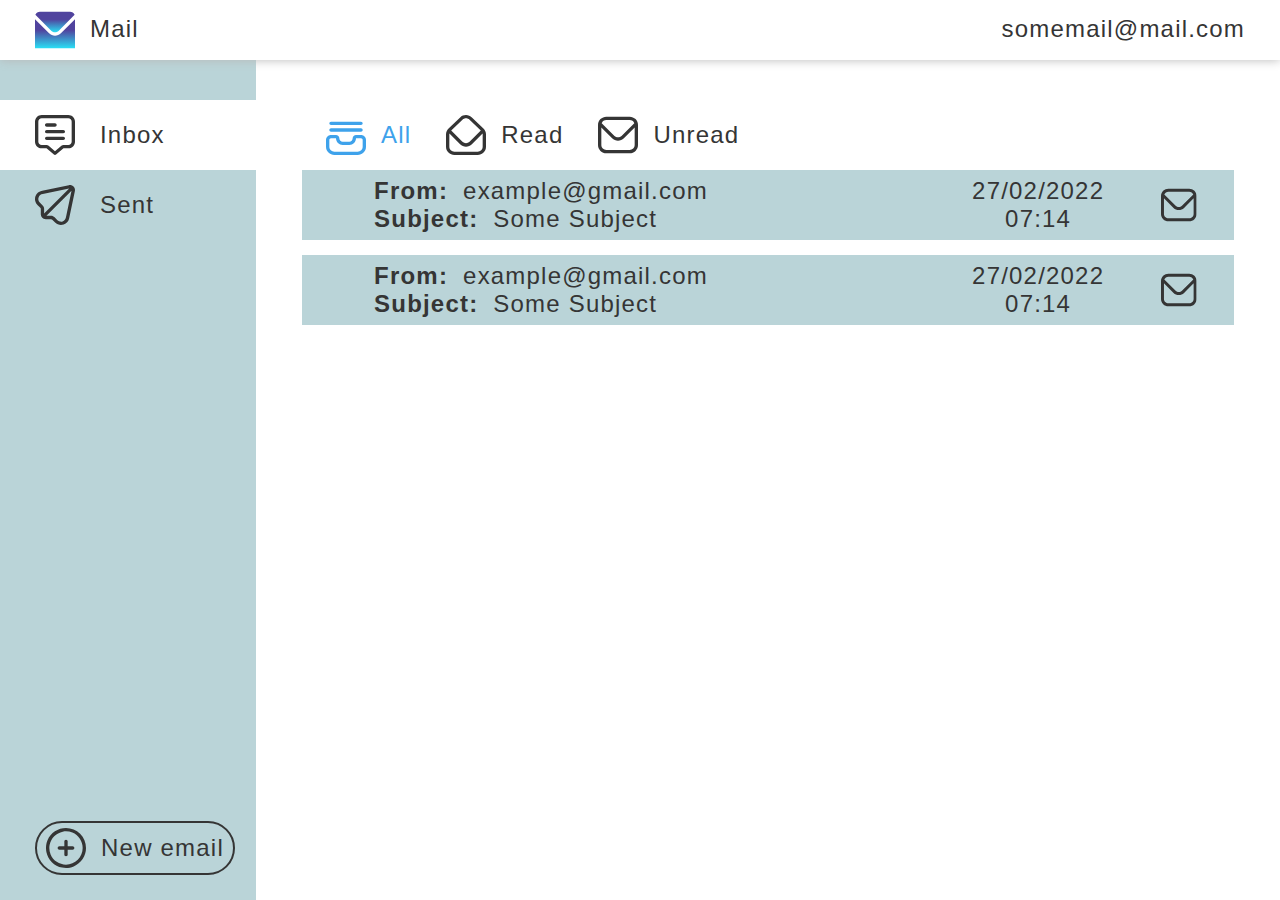
==== src/main/resources/templates/index.html @ 7e391f59 "app base template commit" ====
<!DOCTYPE html>
<html lang="en">
<head>
    <meta charset="UTF-8">
    <title>Javax Mailer</title>
    <link rel="stylesheet" type="text/css" href="./../static/style/style.css">
</head>
<body>
<nav>
    <div class="nav-logo-section">
        <div class="nav-logo">
            <svg width="40" height="40" viewBox="0 0 40 40" fill="none" xmlns="http://www.w3.org/2000/svg">
                <g clip-path="url(#clip0_2_84)">
                    <path d="M16.4633 20.91C17.4026 21.8455 18.6743 22.3708 20 22.3708C21.3257 22.3708 22.5974 21.8455 23.5367 20.91L39.635 4.81001C39.2644 3.8833 38.6249 3.08871 37.7989 2.52852C36.9728 1.96833 35.9981 1.66817 35 1.66667H4.99999C4.00192 1.66817 3.02714 1.96833 2.20111 2.52852C1.37508 3.08871 0.735605 3.8833 0.36499 4.81001L16.4633 20.91Z"
                          fill="url(#paint0_linear_2_84)"/>
                    <path d="M25.8933 23.2667C24.329 24.8271 22.2096 25.7034 20 25.7034C17.7904 25.7034 15.671 24.8271 14.1067 23.2667L0 9.16667V38.3333H40V9.16667L25.8933 23.2667Z"
                          fill="url(#paint1_linear_2_84)"/>
                </g>
                <defs>
                    <linearGradient id="paint0_linear_2_84" x1="20" y1="1.66667" x2="20" y2="22.3708"
                                    gradientUnits="userSpaceOnUse">
                        <stop offset="0.375" stop-color="#50439E"/>
                        <stop offset="1" stop-color="#29E0F5"/>
                    </linearGradient>
                    <linearGradient id="paint1_linear_2_84" x1="20" y1="9.16667" x2="20" y2="38.3333"
                                    gradientUnits="userSpaceOnUse">
                        <stop offset="0.375" stop-color="#50439E"/>
                        <stop offset="1" stop-color="#29E0F5"/>
                    </linearGradient>
                    <clipPath id="clip0_2_84">
                        <rect width="40" height="40" fill="white"/>
                    </clipPath>
                </defs>
            </svg>
        </div>
        <div class="app-name">
            Mail
        </div>
    </div>
    <div class="nav-user-section">
        somemail@mail.com
    </div>
</nav>
<main>
    <div class="menu">
        <div class="menu-items">
            <div class="menu-item active" id="inbox-switch">
                <div class="menu-item-logo">
                    <svg width="40" height="40" viewBox="0 0 40 40" fill="none" xmlns="http://www.w3.org/2000/svg">
                        <g clip-path="url(#clip0_2_121)">
                            <path d="M33.3333 0H6.66667C4.89856 0 3.20286 0.702379 1.95262 1.95262C0.702379 3.20286 0 4.89856 0 6.66667L0 26.6667C0 28.4348 0.702379 30.1305 1.95262 31.3807C3.20286 32.631 4.89856 33.3333 6.66667 33.3333H11.5L18.9183 39.605C19.2193 39.8597 19.6008 39.9994 19.995 39.9994C20.3892 39.9994 20.7707 39.8597 21.0717 39.605L28.5 33.3333H33.3333C35.1014 33.3333 36.7971 32.631 38.0474 31.3807C39.2976 30.1305 40 28.4348 40 26.6667V6.66667C40 4.89856 39.2976 3.20286 38.0474 1.95262C36.7971 0.702379 35.1014 0 33.3333 0V0ZM36.6667 26.6667C36.6667 27.5507 36.3155 28.3986 35.6904 29.0237C35.0652 29.6488 34.2174 30 33.3333 30H28.5C27.7122 30.0002 26.9499 30.2795 26.3483 30.7883L20 36.15L13.655 30.7883C13.0526 30.2788 12.289 29.9995 11.5 30H6.66667C5.78261 30 4.93477 29.6488 4.30964 29.0237C3.68452 28.3986 3.33333 27.5507 3.33333 26.6667V6.66667C3.33333 5.78261 3.68452 4.93477 4.30964 4.30964C4.93477 3.68452 5.78261 3.33333 6.66667 3.33333H33.3333C34.2174 3.33333 35.0652 3.68452 35.6904 4.30964C36.3155 4.93477 36.6667 5.78261 36.6667 6.66667V26.6667Z"
                                  fill=""/>
                            <path d="M11.6667 11.6667H20C20.442 11.6667 20.866 11.4911 21.1785 11.1785C21.4911 10.866 21.6667 10.442 21.6667 10C21.6667 9.55797 21.4911 9.13405 21.1785 8.82149C20.866 8.50893 20.442 8.33334 20 8.33334H11.6667C11.2246 8.33334 10.8007 8.50893 10.4882 8.82149C10.1756 9.13405 10 9.55797 10 10C10 10.442 10.1756 10.866 10.4882 11.1785C10.8007 11.4911 11.2246 11.6667 11.6667 11.6667Z"
                                  fill=""/>
                            <path d="M28.3333 15H11.6667C11.2246 15 10.8007 15.1756 10.4882 15.4882C10.1756 15.8007 10 16.2246 10 16.6667C10 17.1087 10.1756 17.5326 10.4882 17.8452C10.8007 18.1577 11.2246 18.3333 11.6667 18.3333H28.3333C28.7754 18.3333 29.1993 18.1577 29.5118 17.8452C29.8244 17.5326 30 17.1087 30 16.6667C30 16.2246 29.8244 15.8007 29.5118 15.4882C29.1993 15.1756 28.7754 15 28.3333 15Z"
                                  fill=""/>
                            <path d="M28.3333 21.6667H11.6667C11.2246 21.6667 10.8007 21.8423 10.4882 22.1548C10.1756 22.4674 10 22.8913 10 23.3333C10 23.7754 10.1756 24.1993 10.4882 24.5118C10.8007 24.8244 11.2246 25 11.6667 25H28.3333C28.7754 25 29.1993 24.8244 29.5118 24.5118C29.8244 24.1993 30 23.7754 30 23.3333C30 22.8913 29.8244 22.4674 29.5118 22.1548C29.1993 21.8423 28.7754 21.6667 28.3333 21.6667Z"
                                  fill=""/>
                        </g>
                        <defs>
                            <clipPath id="clip0_2_121">
                                <rect width="40" height="40" fill="white"/>
                            </clipPath>
                        </defs>
                    </svg>
                </div>
                <div class="menu-item-name">
                    Inbox
                </div>
            </div>
            <div class="menu-item" id="sent-switch">
                <div class="menu-item-logo">
                    <svg width="40" height="40" viewBox="0 0 40 40" fill="none" xmlns="http://www.w3.org/2000/svg">
                        <path d="M38.5317 1.47C37.9342 0.86521 37.1908 0.424757 36.3733 0.191192C35.5558 -0.0423729 34.6919 -0.0611536 33.8651 0.136664L7.19839 5.75333C5.66268 5.96394 4.21628 6.59913 3.02206 7.58735C1.82784 8.57558 0.933246 9.87759 0.439016 11.3468C-0.0552143 12.8159 -0.129447 14.3939 0.224678 15.903C0.578803 17.4121 1.34722 18.7924 2.44339 19.8883L5.30672 22.75C5.4617 22.9049 5.5846 23.0889 5.66839 23.2914C5.75219 23.4938 5.79523 23.7109 5.79506 23.93V29.21C5.79874 29.9524 5.96963 30.6844 6.29506 31.3517L6.28172 31.3633L6.32506 31.4067C6.81341 32.3885 7.61103 33.1826 8.59506 33.6667L8.63839 33.71L8.65006 33.6967C9.31733 34.0221 10.0493 34.193 10.7917 34.1967H16.0717C16.5135 34.1963 16.9373 34.3714 17.2501 34.6833L20.1117 37.545C20.8793 38.321 21.7928 38.9375 22.7997 39.3588C23.8066 39.7802 24.8869 39.9981 25.9784 40C26.888 39.9989 27.7914 39.8503 28.6534 39.56C30.1091 39.082 31.4023 38.2067 32.3871 37.0328C33.3719 35.859 34.009 34.4333 34.2267 32.9167L39.8517 6.19166C40.0598 5.35773 40.0475 4.48403 39.8161 3.65627C39.5847 2.82851 39.1421 2.07511 38.5317 1.47V1.47ZM7.66672 20.3967L4.80172 17.535C4.13459 16.8839 3.66701 16.0561 3.45387 15.1486C3.24072 14.2411 3.29086 13.2917 3.59839 12.4117C3.89655 11.5089 4.44773 10.7107 5.18638 10.1121C5.92504 9.5135 6.82008 9.13964 7.76506 9.035L34.1667 3.47666L9.12506 28.5217V23.93C9.12758 23.2739 8.99999 22.6238 8.74968 22.0173C8.49936 21.4108 8.13128 20.86 7.66672 20.3967V20.3967ZM30.9517 32.3467C30.8238 33.2672 30.4417 34.1339 29.8486 34.8494C29.2554 35.5649 28.4745 36.1009 27.5936 36.3972C26.7127 36.6936 25.7666 36.7385 24.8616 36.5271C23.9566 36.3156 23.1284 35.856 22.4701 35.2L19.6034 32.3333C19.1407 31.8681 18.5903 31.4992 17.9841 31.248C17.3779 30.9968 16.7279 30.8683 16.0717 30.87H11.4801L36.5251 5.83333L30.9517 32.3467Z"
                              fill="#353535"/>
                    </svg>
                </div>
                <div class="menu-item-name">
                    Sent
                </div>
            </div>
        </div>
        <div class="compose-btn" id="compose">
            <div class="compose-btn-logo">
                <svg width="40" height="40" viewBox="0 0 40 40" fill="none" xmlns="http://www.w3.org/2000/svg">
                    <g clip-path="url(#clip0_2_138)">
                        <path d="M20 0C16.0444 0 12.1776 1.17298 8.8886 3.37061C5.59962 5.56824 3.03617 8.69181 1.52242 12.3463C0.00866572 16.0009 -0.387401 20.0222 0.384303 23.9018C1.15601 27.7814 3.06082 31.3451 5.85787 34.1421C8.65492 36.9392 12.2186 38.844 16.0982 39.6157C19.9778 40.3874 23.9992 39.9913 27.6537 38.4776C31.3082 36.9638 34.4318 34.4004 36.6294 31.1114C38.827 27.8224 40 23.9556 40 20C39.9943 14.6974 37.8853 9.61368 34.1358 5.8642C30.3863 2.11471 25.3026 0.00573514 20 0V0ZM20 36.6667C16.7037 36.6667 13.4813 35.6892 10.7405 33.8578C7.99969 32.0265 5.86348 29.4235 4.60202 26.3781C3.34056 23.3326 3.0105 19.9815 3.65359 16.7485C4.29668 13.5155 5.88402 10.5458 8.2149 8.21489C10.5458 5.88401 13.5155 4.29667 16.7485 3.65358C19.9815 3.01049 23.3326 3.34055 26.3781 4.60201C29.4235 5.86347 32.0265 7.99968 33.8578 10.7405C35.6892 13.4813 36.6667 16.7036 36.6667 20C36.6618 24.4188 34.9043 28.6552 31.7798 31.7798C28.6552 34.9043 24.4188 36.6618 20 36.6667V36.6667ZM28.3333 20C28.3333 20.442 28.1578 20.8659 27.8452 21.1785C27.5326 21.4911 27.1087 21.6667 26.6667 21.6667H21.6667V26.6667C21.6667 27.1087 21.4911 27.5326 21.1785 27.8452C20.866 28.1577 20.442 28.3333 20 28.3333C19.558 28.3333 19.1341 28.1577 18.8215 27.8452C18.5089 27.5326 18.3333 27.1087 18.3333 26.6667V21.6667H13.3333C12.8913 21.6667 12.4674 21.4911 12.1548 21.1785C11.8423 20.8659 11.6667 20.442 11.6667 20C11.6667 19.558 11.8423 19.134 12.1548 18.8215C12.4674 18.5089 12.8913 18.3333 13.3333 18.3333H18.3333V13.3333C18.3333 12.8913 18.5089 12.4674 18.8215 12.1548C19.1341 11.8423 19.558 11.6667 20 11.6667C20.442 11.6667 20.866 11.8423 21.1785 12.1548C21.4911 12.4674 21.6667 12.8913 21.6667 13.3333V18.3333H26.6667C27.1087 18.3333 27.5326 18.5089 27.8452 18.8215C28.1578 19.134 28.3333 19.558 28.3333 20Z"
                              fill=""/>
                    </g>
                    <defs>
                        <clipPath id="clip0_2_138">
                            <rect width="40" height="40" fill="white"/>
                        </clipPath>
                    </defs>
                </svg>
            </div>
            <div class="compose-btn-name">
                New email
            </div>
        </div>
    </div>
    <div class="content" id="inbox">
        <div class="display-control">
            <div class="display-control-item active" id="display-all">
                <div class="display-control-item-logo">
                    <svg width="40" height="40" viewBox="0 0 40 40" fill="none" xmlns="http://www.w3.org/2000/svg">
                        <g clip-path="url(#clip0_2_126)">
                            <path d="M35 20H30C29.1159 20 28.2681 20.3512 27.643 20.9763C27.0179 21.6014 26.6667 22.4493 26.6667 23.3333C26.6667 24.2174 26.3155 25.0652 25.6904 25.6904C25.0652 26.3155 24.2174 26.6667 23.3333 26.6667H16.6667C15.7826 26.6667 14.9348 26.3155 14.3096 25.6904C13.6845 25.0652 13.3333 24.2174 13.3333 23.3333C13.3333 22.4493 12.9821 21.6014 12.357 20.9763C11.7319 20.3512 10.8841 20 10 20H5C3.67392 20 2.40215 20.5268 1.46447 21.4645C0.526784 22.4021 0 23.6739 0 25L0 31.6667C0.00264643 33.876 0.88147 35.9941 2.4437 37.5563C4.00593 39.1185 6.12401 39.9974 8.33333 40H31.6667C33.876 39.9974 35.9941 39.1185 37.5563 37.5563C39.1185 35.9941 39.9973 33.876 40 31.6667V25C40 23.6739 39.4732 22.4021 38.5355 21.4645C37.5978 20.5268 36.3261 20 35 20ZM36.6667 31.6667C36.6667 32.9927 36.1399 34.2645 35.2022 35.2022C34.2645 36.1399 32.9927 36.6667 31.6667 36.6667H8.33333C7.00725 36.6667 5.73548 36.1399 4.7978 35.2022C3.86012 34.2645 3.33333 32.9927 3.33333 31.6667V25C3.33333 24.558 3.50893 24.134 3.82149 23.8215C4.13405 23.5089 4.55797 23.3333 5 23.3333H10C10 25.1014 10.7024 26.7971 11.9526 28.0474C13.2029 29.2976 14.8986 30 16.6667 30H23.3333C25.1014 30 26.7971 29.2976 28.0474 28.0474C29.2976 26.7971 30 25.1014 30 23.3333H35C35.442 23.3333 35.8659 23.5089 36.1785 23.8215C36.4911 24.134 36.6667 24.558 36.6667 25V31.6667Z"
                                  fill="#3EA2EB"/>
                            <path d="M5.00004 16.6667H35C35.4421 16.6667 35.866 16.4911 36.1786 16.1785C36.4911 15.8659 36.6667 15.442 36.6667 15C36.6667 14.558 36.4911 14.134 36.1786 13.8215C35.866 13.5089 35.4421 13.3333 35 13.3333H5.00004C4.55801 13.3333 4.13409 13.5089 3.82153 13.8215C3.50897 14.134 3.33337 14.558 3.33337 15C3.33337 15.442 3.50897 15.8659 3.82153 16.1785C4.13409 16.4911 4.55801 16.6667 5.00004 16.6667V16.6667Z"
                                  fill="#3EA2EB"/>
                            <path d="M5.00004 10H35C35.4421 10 35.866 9.8244 36.1786 9.51184C36.4911 9.19928 36.6667 8.77536 36.6667 8.33333C36.6667 7.8913 36.4911 7.46738 36.1786 7.15482C35.866 6.84226 35.4421 6.66666 35 6.66666H5.00004C4.55801 6.66666 4.13409 6.84226 3.82153 7.15482C3.50897 7.46738 3.33337 7.8913 3.33337 8.33333C3.33337 8.77536 3.50897 9.19928 3.82153 9.51184C4.13409 9.8244 4.55801 10 5.00004 10V10Z"
                                  fill="#3EA2EB"/>
                        </g>
                        <defs>
                            <clipPath id="clip0_2_126">
                                <rect width="40" height="40" fill="white"/>
                            </clipPath>
                        </defs>
                    </svg>
                </div>
                <div class="display-control-item-name">
                    All
                </div>
            </div>
            <div class="display-control-item" id="display-read">
                <div class="display-control-item-logo">
                    <svg width="40" height="40" viewBox="0 0 40 40" fill="none" xmlns="http://www.w3.org/2000/svg">
                        <g clip-path="url(#clip0_2_132)">
                            <path d="M37.4317 13.5L25.8917 2.44C24.3277 0.892492 22.2178 0.0224046 20.0176 0.0177268C17.8175 0.013049 15.7038 0.874156 14.1333 2.415L2.56667 13.5C1.75769 14.2792 1.1136 15.213 0.672681 16.246C0.231759 17.279 0.00300037 18.3902 0 19.5133L0 31.6667C0.00264643 33.876 0.88147 35.9941 2.4437 37.5563C4.00593 39.1185 6.12401 39.9974 8.33333 40H31.6667C33.876 39.9974 35.9941 39.1185 37.5563 37.5563C39.1185 35.9941 39.9973 33.876 40 31.6667V19.5133C39.9971 18.39 39.7682 17.2787 39.3269 16.2457C38.8857 15.2126 38.2412 14.2788 37.4317 13.5V13.5ZM16.465 4.79666C17.4101 3.85999 18.6883 3.33669 20.0188 3.34169C21.3494 3.34669 22.6237 3.87958 23.5617 4.82333L34.8067 15.5967L23.535 26.87C22.5822 27.7783 21.3163 28.2849 20 28.2849C18.6836 28.2849 17.4178 27.7783 16.465 26.87L5.19167 15.5967L16.465 4.79666ZM36.6667 31.6667C36.6667 32.9927 36.1399 34.2645 35.2022 35.2022C34.2645 36.1399 32.9927 36.6667 31.6667 36.6667H8.33333C7.00725 36.6667 5.73548 36.1399 4.7978 35.2022C3.86012 34.2645 3.33333 32.9927 3.33333 31.6667V19.5133C3.33501 19.1898 3.36794 18.8672 3.43167 18.55L14.1083 29.2267C15.6762 30.7792 17.7935 31.6501 20 31.6501C22.2065 31.6501 24.3238 30.7792 25.8917 29.2267L36.5683 18.55C36.6321 18.8672 36.665 19.1898 36.6667 19.5133V31.6667Z"
                                  fill=""/>
                        </g>
                        <defs>
                            <clipPath id="clip0_2_132">
                                <rect width="40" height="40" fill="white"/>
                            </clipPath>
                        </defs>
                    </svg>
                </div>
                <div class="display-control-item-name">
                    Read
                </div>
            </div>
            <div class="display-control-item" id="display-unread">
                <div class="display-control-item-logo">
                    <svg width="40" height="40" viewBox="0 0 40 40" fill="none" xmlns="http://www.w3.org/2000/svg">
                        <g clip-path="url(#clip0_2_130)">
                            <path d="M31.6667 1.66666H8.33333C6.12401 1.66931 4.00593 2.54813 2.4437 4.11036C0.88147 5.67259 0.00264643 7.79067 0 10L0 30C0.00264643 32.2093 0.88147 34.3274 2.4437 35.8896C4.00593 37.4519 6.12401 38.3307 8.33333 38.3333H31.6667C33.876 38.3307 35.9941 37.4519 37.5563 35.8896C39.1185 34.3274 39.9973 32.2093 40 30V10C39.9973 7.79067 39.1185 5.67259 37.5563 4.11036C35.9941 2.54813 33.876 1.66931 31.6667 1.66666V1.66666ZM8.33333 5H31.6667C32.6646 5.00196 33.6392 5.30252 34.4649 5.86301C35.2906 6.42349 35.9297 7.21824 36.3 8.145L23.5367 20.91C22.5974 21.8455 21.3257 22.3708 20 22.3708C18.6743 22.3708 17.4026 21.8455 16.4633 20.91L3.7 8.145C4.07025 7.21824 4.70935 6.42349 5.53508 5.86301C6.3608 5.30252 7.33536 5.00196 8.33333 5V5ZM31.6667 35H8.33333C7.00725 35 5.73548 34.4732 4.7978 33.5355C3.86012 32.5979 3.33333 31.3261 3.33333 30V12.5L14.1067 23.2667C15.671 24.8271 17.7904 25.7034 20 25.7034C22.2096 25.7034 24.329 24.8271 25.8933 23.2667L36.6667 12.5V30C36.6667 31.3261 36.1399 32.5979 35.2022 33.5355C34.2645 34.4732 32.9927 35 31.6667 35Z"
                                  fill="#353535"/>
                        </g>
                        <defs>
                            <clipPath id="clip0_2_130">
                                <rect width="40" height="40" fill="white"/>
                            </clipPath>
                        </defs>
                    </svg>
                </div>
                <div class="display-control-item-name">
                    Unread
                </div>
            </div>
        </div>
        <div class="messages">
            <div class="message unread show">
                <div class="email-message-content">
                    <div class="from">
                        test1
                    </div>
                    <div class="subject">
                        test1
                    </div>
                    <div class="attachments">
                        <h1>test</h1>
                    </div>
                </div>
                <div class="contents-section">
                    <div class="data-field from">
                        <div class="data-field-name">
                            From:
                        </div>
                        <div class="data-field-value">
                            example@gmail.com
                        </div>
                    </div>
                    <div class="data-field subject">
                        <div class="data-field-name">
                            Subject:
                        </div>
                        <div class="data-field-value">
                            Some Subject
                        </div>
                    </div>
                </div>
                <div class="date-section">
                    <div class="day">27/02/2022</div>
                    <div class="time">07:14</div>
                </div>
                <div class="message-status status-read">
                    <svg width="40" height="40" viewBox="0 0 40 40" fill="none" xmlns="http://www.w3.org/2000/svg">
                        <g clip-path="url(#clip0_2_79)">
                            <path d="M37.4317 13.5L25.8917 2.44C24.3277 0.892492 22.2178 0.0224046 20.0176 0.0177268C17.8175 0.013049 15.7038 0.874156 14.1333 2.415L2.56667 13.5C1.75769 14.2792 1.1136 15.213 0.672681 16.246C0.231759 17.279 0.00300037 18.3902 0 19.5133L0 31.6667C0.00264643 33.876 0.88147 35.9941 2.4437 37.5563C4.00593 39.1185 6.12401 39.9974 8.33333 40H31.6667C33.876 39.9974 35.9941 39.1185 37.5563 37.5563C39.1185 35.9941 39.9973 33.876 40 31.6667V19.5133C39.9971 18.39 39.7682 17.2787 39.3269 16.2457C38.8857 15.2126 38.2412 14.2788 37.4317 13.5V13.5ZM16.465 4.79666C17.4101 3.85999 18.6883 3.33669 20.0188 3.34169C21.3494 3.34669 22.6237 3.87958 23.5617 4.82333L34.8067 15.5967L23.535 26.87C22.5822 27.7783 21.3163 28.2849 20 28.2849C18.6836 28.2849 17.4178 27.7783 16.465 26.87L5.19167 15.5967L16.465 4.79666ZM36.6667 31.6667C36.6667 32.9927 36.1399 34.2645 35.2022 35.2022C34.2645 36.1399 32.9927 36.6667 31.6667 36.6667H8.33333C7.00725 36.6667 5.73548 36.1399 4.7978 35.2022C3.86012 34.2645 3.33333 32.9927 3.33333 31.6667V19.5133C3.33501 19.1898 3.36794 18.8672 3.43167 18.55L14.1083 29.2267C15.6762 30.7792 17.7935 31.6501 20 31.6501C22.2065 31.6501 24.3238 30.7792 25.8917 29.2267L36.5683 18.55C36.6321 18.8672 36.665 19.1898 36.6667 19.5133V31.6667Z"
                                  fill="#353535"/>
                        </g>
                        <defs>
                            <clipPath id="clip0_2_79">
                                <rect width="40" height="40" fill="white"/>
                            </clipPath>
                        </defs>
                    </svg>
                </div>
                <div class="message-status status-unread">
                    <svg width="40" height="40" viewBox="0 0 40 40" fill="none" xmlns="http://www.w3.org/2000/svg">
                        <g clip-path="url(#clip0_2_67)">
                            <path d="M31.6667 1.66666H8.33333C6.12401 1.66931 4.00593 2.54813 2.4437 4.11036C0.88147 5.67259 0.00264643 7.79067 0 10L0 30C0.00264643 32.2093 0.88147 34.3274 2.4437 35.8896C4.00593 37.4519 6.12401 38.3307 8.33333 38.3333H31.6667C33.876 38.3307 35.9941 37.4519 37.5563 35.8896C39.1185 34.3274 39.9973 32.2093 40 30V10C39.9973 7.79067 39.1185 5.67259 37.5563 4.11036C35.9941 2.54813 33.876 1.66931 31.6667 1.66666V1.66666ZM8.33333 5H31.6667C32.6646 5.00196 33.6392 5.30252 34.4649 5.86301C35.2906 6.42349 35.9297 7.21824 36.3 8.145L23.5367 20.91C22.5974 21.8455 21.3257 22.3708 20 22.3708C18.6743 22.3708 17.4026 21.8455 16.4633 20.91L3.7 8.145C4.07025 7.21824 4.70935 6.42349 5.53508 5.86301C6.3608 5.30252 7.33536 5.00196 8.33333 5V5ZM31.6667 35H8.33333C7.00725 35 5.73548 34.4732 4.7978 33.5355C3.86012 32.5979 3.33333 31.3261 3.33333 30V12.5L14.1067 23.2667C15.671 24.8271 17.7904 25.7034 20 25.7034C22.2096 25.7034 24.329 24.8271 25.8933 23.2667L36.6667 12.5V30C36.6667 31.3261 36.1399 32.5979 35.2022 33.5355C34.2645 34.4732 32.9927 35 31.6667 35Z"
                                  fill="#353535"/>
                        </g>
                        <defs>
                            <clipPath id="clip0_2_67">
                                <rect width="40" height="40" fill="white"/>
                            </clipPath>
                        </defs>
                    </svg>
                </div>
            </div>
            <div class="message unread show">
                <div class="email-message-content">
                    <div class="from">
                        test2
                    </div>
                    <div class="subject">
                        test2
                    </div>
                    <div class="attachments">
                        <h1>test</h1>
                    </div>
                </div>
                <div class="contents-section">
                    <div class="data-field from">
                        <div class="data-field-name">
                            From:
                        </div>
                        <div class="data-field-value">
                            example@gmail.com
                        </div>
                    </div>
                    <div class="data-field subject">
                        <div class="data-field-name">
                            Subject:
                        </div>
                        <div class="data-field-value">
                            Some Subject
                        </div>
                    </div>
                </div>
                <div class="date-section">
                    <div class="day">27/02/2022</div>
                    <div class="time">07:14</div>
                </div>
                <div class="message-status status-read">
                    <svg width="40" height="40" viewBox="0 0 40 40" fill="none" xmlns="http://www.w3.org/2000/svg">
                        <g clip-path="url(#clip0_2_79)">
                            <path d="M37.4317 13.5L25.8917 2.44C24.3277 0.892492 22.2178 0.0224046 20.0176 0.0177268C17.8175 0.013049 15.7038 0.874156 14.1333 2.415L2.56667 13.5C1.75769 14.2792 1.1136 15.213 0.672681 16.246C0.231759 17.279 0.00300037 18.3902 0 19.5133L0 31.6667C0.00264643 33.876 0.88147 35.9941 2.4437 37.5563C4.00593 39.1185 6.12401 39.9974 8.33333 40H31.6667C33.876 39.9974 35.9941 39.1185 37.5563 37.5563C39.1185 35.9941 39.9973 33.876 40 31.6667V19.5133C39.9971 18.39 39.7682 17.2787 39.3269 16.2457C38.8857 15.2126 38.2412 14.2788 37.4317 13.5V13.5ZM16.465 4.79666C17.4101 3.85999 18.6883 3.33669 20.0188 3.34169C21.3494 3.34669 22.6237 3.87958 23.5617 4.82333L34.8067 15.5967L23.535 26.87C22.5822 27.7783 21.3163 28.2849 20 28.2849C18.6836 28.2849 17.4178 27.7783 16.465 26.87L5.19167 15.5967L16.465 4.79666ZM36.6667 31.6667C36.6667 32.9927 36.1399 34.2645 35.2022 35.2022C34.2645 36.1399 32.9927 36.6667 31.6667 36.6667H8.33333C7.00725 36.6667 5.73548 36.1399 4.7978 35.2022C3.86012 34.2645 3.33333 32.9927 3.33333 31.6667V19.5133C3.33501 19.1898 3.36794 18.8672 3.43167 18.55L14.1083 29.2267C15.6762 30.7792 17.7935 31.6501 20 31.6501C22.2065 31.6501 24.3238 30.7792 25.8917 29.2267L36.5683 18.55C36.6321 18.8672 36.665 19.1898 36.6667 19.5133V31.6667Z"
                                  fill="#353535"/>
                        </g>
                        <defs>
                            <clipPath id="clip0_2_79">
                                <rect width="40" height="40" fill="white"/>
                            </clipPath>
                        </defs>
                    </svg>
                </div>
                <div class="message-status status-unread">
                    <svg width="40" height="40" viewBox="0 0 40 40" fill="none" xmlns="http://www.w3.org/2000/svg">
                        <g clip-path="url(#clip0_2_67)">
                            <path d="M31.6667 1.66666H8.33333C6.12401 1.66931 4.00593 2.54813 2.4437 4.11036C0.88147 5.67259 0.00264643 7.79067 0 10L0 30C0.00264643 32.2093 0.88147 34.3274 2.4437 35.8896C4.00593 37.4519 6.12401 38.3307 8.33333 38.3333H31.6667C33.876 38.3307 35.9941 37.4519 37.5563 35.8896C39.1185 34.3274 39.9973 32.2093 40 30V10C39.9973 7.79067 39.1185 5.67259 37.5563 4.11036C35.9941 2.54813 33.876 1.66931 31.6667 1.66666V1.66666ZM8.33333 5H31.6667C32.6646 5.00196 33.6392 5.30252 34.4649 5.86301C35.2906 6.42349 35.9297 7.21824 36.3 8.145L23.5367 20.91C22.5974 21.8455 21.3257 22.3708 20 22.3708C18.6743 22.3708 17.4026 21.8455 16.4633 20.91L3.7 8.145C4.07025 7.21824 4.70935 6.42349 5.53508 5.86301C6.3608 5.30252 7.33536 5.00196 8.33333 5V5ZM31.6667 35H8.33333C7.00725 35 5.73548 34.4732 4.7978 33.5355C3.86012 32.5979 3.33333 31.3261 3.33333 30V12.5L14.1067 23.2667C15.671 24.8271 17.7904 25.7034 20 25.7034C22.2096 25.7034 24.329 24.8271 25.8933 23.2667L36.6667 12.5V30C36.6667 31.3261 36.1399 32.5979 35.2022 33.5355C34.2645 34.4732 32.9927 35 31.6667 35Z"
                                  fill="#353535"/>
                        </g>
                        <defs>
                            <clipPath id="clip0_2_67">
                                <rect width="40" height="40" fill="white"/>
                            </clipPath>
                        </defs>
                    </svg>
                </div>
            </div>
        </div>
    </div>
    <div class="content hide" id="sent">
        <div class="messages">
            <div class="message">
                <div class="email-message-content">
                    <div class="from">
                        test3
                    </div>
                    <div class="subject">
                        test3
                    </div>
                    <div class="attachments">
                        <h1>test</h1>
                    </div>
                </div>
                <div class="contents-section">
                    <div class="data-field from">
                        <div class="data-field-name">
                            From:
                        </div>
                        <div class="data-field-value">
                            example@gmail.com
                        </div>
                    </div>
                    <div class="data-field subject">
                        <div class="data-field-name">
                            Subject:
                        </div>
                        <div class="data-field-value">
                            Some Subject
                        </div>
                    </div>
                </div>
                <div class="date-section">
                    <div class="day">27/02/2022</div>
                    <div class="time">07:14</div>
                </div>
            </div>
            <div class="message">
                <div class="email-message-content">
                    <div class="from">
                        test4
                    </div>
                    <div class="subject">
                        test4
                    </div>
                    <div class="attachments">
                        <h1>test</h1>
                    </div>
                </div>
                <div class="contents-section">
                    <div class="data-field from">
                        <div class="data-field-name">
                            From:
                        </div>
                        <div class="data-field-value">
                            example@gmail.com
                        </div>
                    </div>
                    <div class="data-field subject">
                        <div class="data-field-name">
                            Subject:
                        </div>
                        <div class="data-field-value">
                            Some Subject
                        </div>
                    </div>
                </div>
                <div class="date-section">
                    <div class="day">27/02/2022</div>
                    <div class="time">07:14</div>
                </div>
            </div>
        </div>
    </div>
</main>
<div class="send-modal hide" id="send-modal">
    <h2>
        Message
    </h2>
    <form action="" method="post">
        <div class="mail-to">
            <input type="text" name="mailTo" placeholder="To">
        </div>
        <div class="mail-subject">
            <input type="text" name="mailSubject" placeholder="Subject">
        </div>
        <div class="mail-body">
            <textarea name="mailText" id="email-input" cols="30" rows="10"></textarea>
        </div>
        <div class="mail-attachments">
            <input type="file" name="filefield" multiple="multiple">
        </div>
        <div class="modal-buttons">
            <button type="submit" id="send-email">
                SEND
            </button>
            <button id="close-write-email">
                CLOSE
            </button>
        </div>
    </form>
</div>
<div class="look-modal hide" id="look-modal">
    <h2>
        Message
    </h2>
    <div class="mail-to" id="mail-to-area">
        TO: example@email.com
    </div>
    <div class="mail-subject" id="subject-area">
        Subject: Some subject
    </div>
    <div class="mail-body" id="text-area" style="background: white; height: 400px;">

    </div>
    <div class="mail-attachments">

    </div>
    <div class="modal-buttons">
        <button id="close-look-email">
            CLOSE
        </button>
    </div>
</div>
<div class="loader hide">
    <svg width="100" height="100" viewBox="0 0 100 100" fill="none" xmlns="http://www.w3.org/2000/svg">
        <g clip-path="url(#clip0_2_202)">
            <path d="M79.1667 4.16667H20.8333C15.31 4.17329 10.0148 6.37035 6.10925 10.2759C2.20367 14.1815 0.00661607 19.4767 0 25L0 75C0.00661607 80.5233 2.20367 85.8185 6.10925 89.7241C10.0148 93.6297 15.31 95.8268 20.8333 95.8334H79.1667C84.69 95.8268 89.9852 93.6297 93.8907 89.7241C97.7963 85.8185 99.9934 80.5233 100 75V25C99.9934 19.4767 97.7963 14.1815 93.8907 10.2759C89.9852 6.37035 84.69 4.17329 79.1667 4.16667V4.16667ZM20.8333 12.5H79.1667C81.6616 12.5049 84.098 13.2563 86.1623 14.6575C88.2266 16.0587 89.8244 18.0456 90.75 20.3625L58.8417 52.275C56.4934 54.6138 53.3142 55.927 50 55.927C46.6858 55.927 43.5065 54.6138 41.1583 52.275L9.25 20.3625C10.1756 18.0456 11.7734 16.0587 13.8377 14.6575C15.902 13.2563 18.3384 12.5049 20.8333 12.5V12.5ZM79.1667 87.5H20.8333C17.5181 87.5 14.3387 86.1831 11.9945 83.8389C9.65029 81.4947 8.33333 78.3152 8.33333 75V31.25L35.2667 58.1667C39.1776 62.0678 44.4761 64.2585 50 64.2585C55.5239 64.2585 60.8224 62.0678 64.7333 58.1667L91.6667 31.25V75C91.6667 78.3152 90.3497 81.4947 88.0055 83.8389C85.6613 86.1831 82.4819 87.5 79.1667 87.5Z"
                  fill="white"/>
        </g>
        <defs>
            <clipPath id="clip0_2_202">
                <rect width="100" height="100" fill="white"/>
            </clipPath>
        </defs>
    </svg>
</div>
<script src="./../static/script/script.js"></script>
</body>
</html>
---- src/main/resources/static/style/style.css ----
:root{
    --main-color: #FFFFFF;
    --hover-color: #8EB7BD;

    --main-font-color: #353535;
    --active-font-color: #3EA2EB;
    --hover-font-color: #18C15C;

    --menu-background: #BAD4D8;
    --menu-hover: #8EB7BD;
    --shadow: #B7B7B7;

    --default-margin: 35px;
    --small-margin: 25px;
    --tiny-margin: 15px;

    --default-ico-size: 40px;
    --small-icon-size: 25px;
    --tiny-icon-size: 15px;

    --default-font-size: 24px;
    --default-line-size: 24px;
    --default-font-weight: 500;
    --small-font-size: 18px;
    --tiny-font-size: 10px;

}

*{
    font-family: Montserrat, sans-serif;
    color: var(--main-font-color);
    font-weight: var(--default-font-weight);
    font-size: var(--default-font-size);
    letter-spacing: 0.05em;
    margin: 0;
    padding: 0;
    box-sizing: border-box;
}

body, html, main {
    width: 100%;
    height: 100%;
    overflow: hidden;
}

input {
    padding-left: 15px;
    width: 100%;
    height: 100%;
    background: transparent;
    border: 0;
}

input:focus{
    outline: none;
}

.hide{
    display: none !important;
}

nav{
    position: absolute;
    top: 0;
    left: 0;
    z-index: 3;
    display: flex;
    flex-wrap: nowrap;
    justify-content: space-between;
    align-items: center;
    background: var(--main-color);
    box-shadow: 0 0 10px var(--shadow);
    width: 100%;
    height: 60px;
}

.nav-logo-section{
    display: flex;
    justify-content: center;
    align-items: center;
    margin-left: var(--default-margin);
}

.nav-logo{
    width:  var(--default-ico-size);
    height:  var(--default-ico-size);
    margin-right: 15px;
}

.nav-logo svg{
    width: 100%;
    height: 100%;
}

.app-name,
.nav-user-section{
    margin-right: var(--default-margin);
    height: 30px;
}

.menu{
    width: 20%;
    position: absolute;
    top: 0;
    left: 0;
    height: 100%;
    background: var(--menu-background);
    display: flex;
    flex-direction: column;
    justify-content: space-between;
}

.menu-items{
    margin-top: 100px;
    width: 100%;
}

.menu-item{
    width: 100%;
    height: 70px;
    display: flex;
    align-items: center;
}

.menu-item svg{
    width: 100%;
    height: 100%;
}

.menu-item path{
    fill: var(--main-font-color);
}

.menu-item:hover, .menu-item:hover div{
    cursor: pointer;
    color: var(--hover-font-color);
}

.menu-item:hover path{
    fill: var(--hover-font-color);
}

.menu-item.active{
    background: var(--main-color);
    color: var(--active-font-color);
}

.menu-item-logo{
    width:  var(--default-ico-size);
    height:  var(--default-ico-size);
    margin-right: var(--small-margin);
    margin-left: var(--default-margin);
}

.menu-item-name{
    width: 65px;
}

.compose-btn{
    width: 200px;
    display: flex;
    justify-content: center;
    align-items: center;
    padding: 5px;
    border: 2px solid var(--main-font-color);
    border-radius: 50px;
    margin: 0 0 var(--small-margin) var(--default-margin);
}

.compose-btn-logo{
    width: var(--default-ico-size);
    height: var(--default-ico-size);
    margin-right: var(--tiny-margin);
}

.compose-btn-logo path{
    fill: var(--main-font-color);
}

.compose-btn:hover{
    background: var(--main-color);
    cursor: pointer;
}

.content{
    width: 80%;
    position: absolute;
    right: 0;
    top: 60px;
}

.display-control{
    margin-top: 55px;
}

.display-control-item.active div{
    color: var(--active-font-color);
}

.display-control-item.active path{
    fill: var(--active-font-color);
}


.display-control, .display-control-item{
    display: flex;
    flex-wrap: nowrap;
    margin-left: var(--default-margin);
    align-items: center;
}

.display-control-item:hover div{
    color: var(--hover-font-color);
}

.display-control-item:hover path{
    fill: var(--hover-font-color);
}

.display-control-item-logo{
    margin-right: var(--tiny-margin);
    width: var(--default-ico-size);
    height: var(--default-ico-size);
}

.display-control-item-logo svg{
    width: 100%;
    height: 100%;
}

.display-control-item-logo path{
    fill: var(--main-font-color);
}

.messages{
    width: 100%;
    height: 81vh;
    overflow: auto;
}

.message{
    margin: 15px auto;
    height: 70px;
    width: 91%;
    display: flex;
    flex-wrap: nowrap;
    align-items: center;
    background: var(--menu-background);
    border: 2px solid var(--menu-background);
    transition: .3s ease;
}

.message:hover{
    background: var(--menu-hover) !important;
    transform: scale(1.009);
    transition: .3s ease;
}

#sent .message{
    background: var(--menu-background) !important;
    border: 2px solid var(--menu-background) !important;;
}

.message.read{
    background: white;
}

.contents-section{
    display: flex;
    flex-wrap: wrap;
    margin-left: var(--default-margin);
    width: 74%;
}

.data-field{
    overflow: hidden;
    white-space: nowrap;
    text-overflow: '...';
    display: flex;
    flex-wrap: nowrap;
    flex: auto;
    margin-left: var(--default-margin);
}

.data-field-name{
    margin-right: var(--tiny-margin);
    font-weight: bold;
}

.date-section{
    margin-left: auto;
}

.date-section{
    margin: 0 auto;
    display: flex;
    flex-wrap: wrap;
    flex: auto;
    justify-content: space-between;
}

.date-section div{
    text-align: center;
    flex: auto;
}

.message.read .status-read, .message.unread .status-unread{
    display: block;
}

.message.unread .status-read, .message.read .status-unread{
    display: none;
}

.message-status{
   margin: 0 var(--default-margin);
    width: var(--default-ico-size);
    height: var(--default-ico-size);
}

.message-status svg{
    width: 100%;
    height: 100%;
}

.send-modal, .look-modal{
    width: 700px;
    height: 700px;
    padding: 25px;
    z-index: 6;
    position: absolute;
    top: 50%;
    left: 50%;
    transform: translate(-50%, -50%);
    background: var(--menu-background);
}

.send-modal h2, .look-modal h2{
    text-align: center;
    margin-bottom: 15px;
}

.mail-to, .mail-subject{
    width: 100%;
    height: 40px;
    border: 2px solid var(--active-font-color);
    margin-bottom: 15px;
    background: var(--main-color);
}

.mail-body{
    width: 100%;
    max-height: 500px;
    margin-bottom: 15px;
}

.mail-body textarea{
    width: 100%;
    height: 300px;
    min-height: 250px;
    max-height: 350px;
    max-width: 100%;
    min-width: 100%;
}

.mail-attachments{
    overflow: hidden;
    white-space: nowrap;
    text-overflow: "...";
}

.add-new-attachment{
    width: 50px;
    height: 50px;
    font-size: 35px;
    font-weight: bold;
    text-align: center;
    line-height: 50px;
    border-radius: 3px;
    border: 2px solid var(--active-font-color);
    margin-bottom: 15px;
}

.modal-buttons{
    width: 100%;
    display: flex;
    flex-wrap: nowrap;
    justify-content: end;
}

.modal-buttons button{
    display: block;
    margin: 15px;
    width: 150px;
    height: 40px;
    font-size: var(--default-font-size);
    font-weight: bold;
    text-align: center;
    border: 2px solid var(--active-font-color);
    border-radius: 2px;
}

.email-message-content{
    display: none;
}

@media (max-width: 1200px) {
    .display-control-item:first-child{
        margin-left: 0;
    }

    .compose-btn{
        transform: scale(0.8);
        margin: 15px auto;
    }

    .menu-item, .display-control-item{
        height: 55px;
    }

    .menu-item-logo, .message-status, .display-control-item-logo{
        width: var(--small-icon-size);
        height: var(--small-icon-size);
    }

    .message div, .display-control-item div{
        font-size: var(--small-font-size);
    }

    .display-control{
        margin-top: 40px;
    }
}
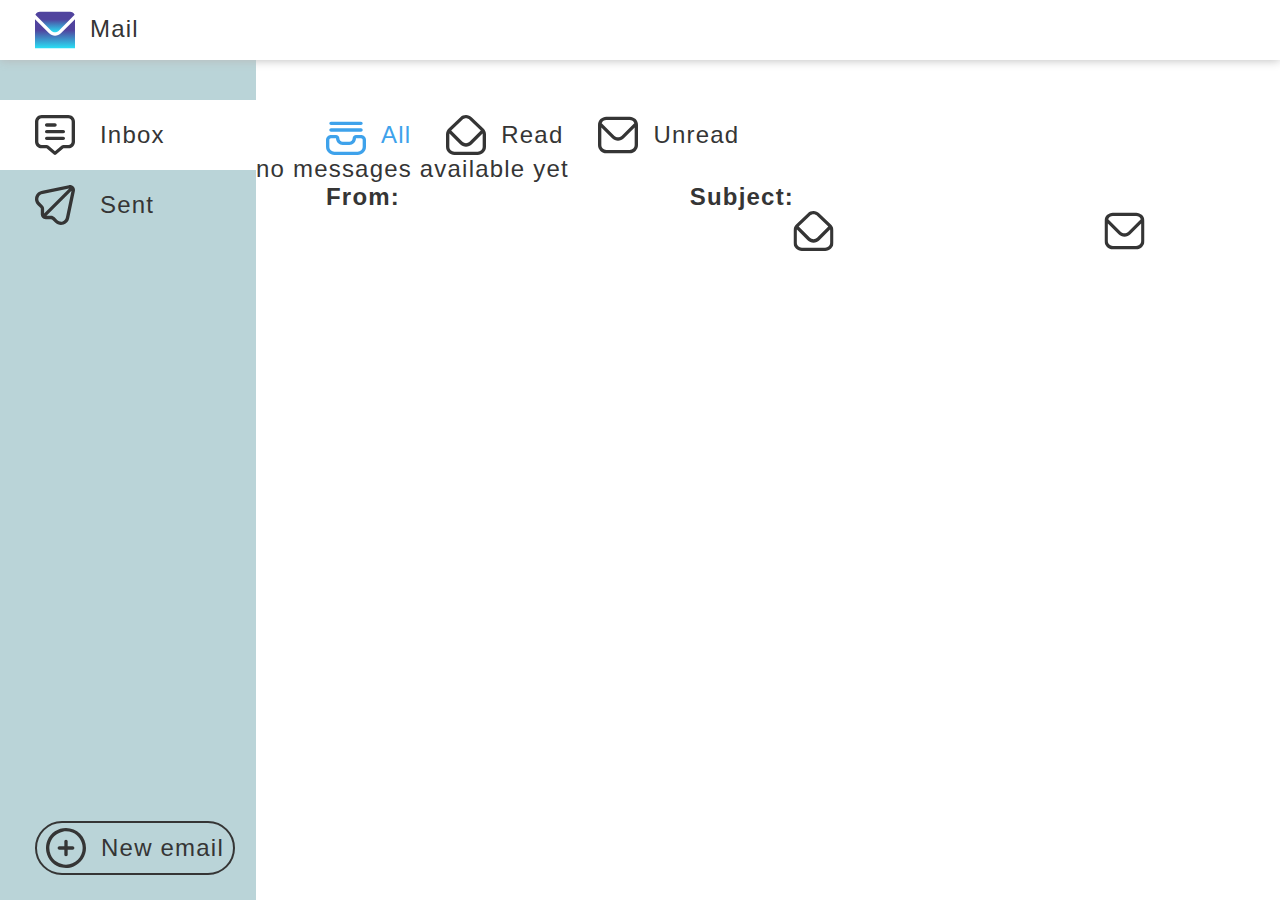
==== commit cb8b32df: "receive and send email update" ====
--- a/src/main/resources/templates/index.html
+++ b/src/main/resources/templates/index.html
@@ -1,5 +1,5 @@
 <!DOCTYPE html>
-<html lang="en">
+<html  lang="en" xmlns:th="http://www.thymeleaf.org">
 <head>
     <meta charset="UTF-8">
     <title>Javax Mailer</title>
@@ -38,7 +38,7 @@
         </div>
     </div>
     <div class="nav-user-section">
-        somemail@mail.com
+        <span th:text="${user.email}"></span>
     </div>
 </nav>
 <main>
@@ -160,7 +160,7 @@
                 </div>
             </div>
         </div>
-        <div class="messages">
+        <!--div-- class="messages">
             <div class="message unread show">
                 <div class="email-message-content">
                     <div class="from">
@@ -255,6 +255,76 @@
                 <div class="date-section">
                     <div class="day">27/02/2022</div>
                     <div class="time">07:14</div>
+                </div>
+                <div class="message-status status-read">
+                    <svg width="40" height="40" viewBox="0 0 40 40" fill="none" xmlns="http://www.w3.org/2000/svg">
+                        <g clip-path="url(#clip0_2_79)">
+                            <path d="M37.4317 13.5L25.8917 2.44C24.3277 0.892492 22.2178 0.0224046 20.0176 0.0177268C17.8175 0.013049 15.7038 0.874156 14.1333 2.415L2.56667 13.5C1.75769 14.2792 1.1136 15.213 0.672681 16.246C0.231759 17.279 0.00300037 18.3902 0 19.5133L0 31.6667C0.00264643 33.876 0.88147 35.9941 2.4437 37.5563C4.00593 39.1185 6.12401 39.9974 8.33333 40H31.6667C33.876 39.9974 35.9941 39.1185 37.5563 37.5563C39.1185 35.9941 39.9973 33.876 40 31.6667V19.5133C39.9971 18.39 39.7682 17.2787 39.3269 16.2457C38.8857 15.2126 38.2412 14.2788 37.4317 13.5V13.5ZM16.465 4.79666C17.4101 3.85999 18.6883 3.33669 20.0188 3.34169C21.3494 3.34669 22.6237 3.87958 23.5617 4.82333L34.8067 15.5967L23.535 26.87C22.5822 27.7783 21.3163 28.2849 20 28.2849C18.6836 28.2849 17.4178 27.7783 16.465 26.87L5.19167 15.5967L16.465 4.79666ZM36.6667 31.6667C36.6667 32.9927 36.1399 34.2645 35.2022 35.2022C34.2645 36.1399 32.9927 36.6667 31.6667 36.6667H8.33333C7.00725 36.6667 5.73548 36.1399 4.7978 35.2022C3.86012 34.2645 3.33333 32.9927 3.33333 31.6667V19.5133C3.33501 19.1898 3.36794 18.8672 3.43167 18.55L14.1083 29.2267C15.6762 30.7792 17.7935 31.6501 20 31.6501C22.2065 31.6501 24.3238 30.7792 25.8917 29.2267L36.5683 18.55C36.6321 18.8672 36.665 19.1898 36.6667 19.5133V31.6667Z"
+                                  fill="#353535"/>
+                        </g>
+                        <defs>
+                            <clipPath id="clip0_2_79">
+                                <rect width="40" height="40" fill="white"/>
+                            </clipPath>
+                        </defs>
+                    </svg>
+                </div>
+                <div class="message-status status-unread">
+                    <svg width="40" height="40" viewBox="0 0 40 40" fill="none" xmlns="http://www.w3.org/2000/svg">
+                        <g clip-path="url(#clip0_2_67)">
+                            <path d="M31.6667 1.66666H8.33333C6.12401 1.66931 4.00593 2.54813 2.4437 4.11036C0.88147 5.67259 0.00264643 7.79067 0 10L0 30C0.00264643 32.2093 0.88147 34.3274 2.4437 35.8896C4.00593 37.4519 6.12401 38.3307 8.33333 38.3333H31.6667C33.876 38.3307 35.9941 37.4519 37.5563 35.8896C39.1185 34.3274 39.9973 32.2093 40 30V10C39.9973 7.79067 39.1185 5.67259 37.5563 4.11036C35.9941 2.54813 33.876 1.66931 31.6667 1.66666V1.66666ZM8.33333 5H31.6667C32.6646 5.00196 33.6392 5.30252 34.4649 5.86301C35.2906 6.42349 35.9297 7.21824 36.3 8.145L23.5367 20.91C22.5974 21.8455 21.3257 22.3708 20 22.3708C18.6743 22.3708 17.4026 21.8455 16.4633 20.91L3.7 8.145C4.07025 7.21824 4.70935 6.42349 5.53508 5.86301C6.3608 5.30252 7.33536 5.00196 8.33333 5V5ZM31.6667 35H8.33333C7.00725 35 5.73548 34.4732 4.7978 33.5355C3.86012 32.5979 3.33333 31.3261 3.33333 30V12.5L14.1067 23.2667C15.671 24.8271 17.7904 25.7034 20 25.7034C22.2096 25.7034 24.329 24.8271 25.8933 23.2667L36.6667 12.5V30C36.6667 31.3261 36.1399 32.5979 35.2022 33.5355C34.2645 34.4732 32.9927 35 31.6667 35Z"
+                                  fill="#353535"/>
+                        </g>
+                        <defs>
+                            <clipPath id="clip0_2_67">
+                                <rect width="40" height="40" fill="white"/>
+                            </clipPath>
+                        </defs>
+                    </svg>
+                </div>
+            </div>
+        </div-->
+        <div th:if="${inboxMessages.empty}">
+            <h2>no messages available yet</h2>
+        </div>
+        <div class="messages">
+            <div th:each="message : ${inboxMessages}" th:class="${message.flag} ? 'read message show' : 'unread message show'">
+                <div class="email-message-content">
+                    <div class="from">
+                        <span th:text="${message.from}"></span>
+                    </div>
+                    <div class="subject">
+                        <span th:text="${message.subject}"></span>
+                    </div>
+                    <div class="attachments">
+                        <span th:text="${message.text}"></span>
+                    </div>
+                </div>
+                <div class="contents-section">
+                    <div class="data-field from">
+                        <div class="data-field-name">
+                            From:
+                        </div>
+                        <div class="data-field-value">
+                            <span th:text="${message.from}"></span>
+                        </div>
+                    </div>
+                    <div class="data-field subject">
+                        <div class="data-field-name">
+                            Subject:
+                        </div>
+                        <div class="data-field-value">
+                            <span th:text="${message.subject}"></span>
+                        </div>
+                    </div>
+                </div>
+                <div class="date-section">
+                    <div class="day">
+                        <span th:text="${message.dateDay}"></span>
+                    </div>
+                    <div class="time">
+                        <span th:text="${message.dateTime}"></span>
+                        </div-->
                 </div>
                 <div class="message-status status-read">
                     <svg width="40" height="40" viewBox="0 0 40 40" fill="none" xmlns="http://www.w3.org/2000/svg">
@@ -364,7 +434,7 @@
     <h2>
         Message
     </h2>
-    <form action="" method="post">
+    <form action="sendCurrentMail" method="post" enctype="multipart/form-data">
         <div class="mail-to">
             <input type="text" name="mailTo" placeholder="To">
         </div>
@@ -375,7 +445,7 @@
             <textarea name="mailText" id="email-input" cols="30" rows="10"></textarea>
         </div>
         <div class="mail-attachments">
-            <input type="file" name="filefield" multiple="multiple">
+            <input type="file" name="fileField" multiple="multiple">
         </div>
         <div class="modal-buttons">
             <button type="submit" id="send-email">
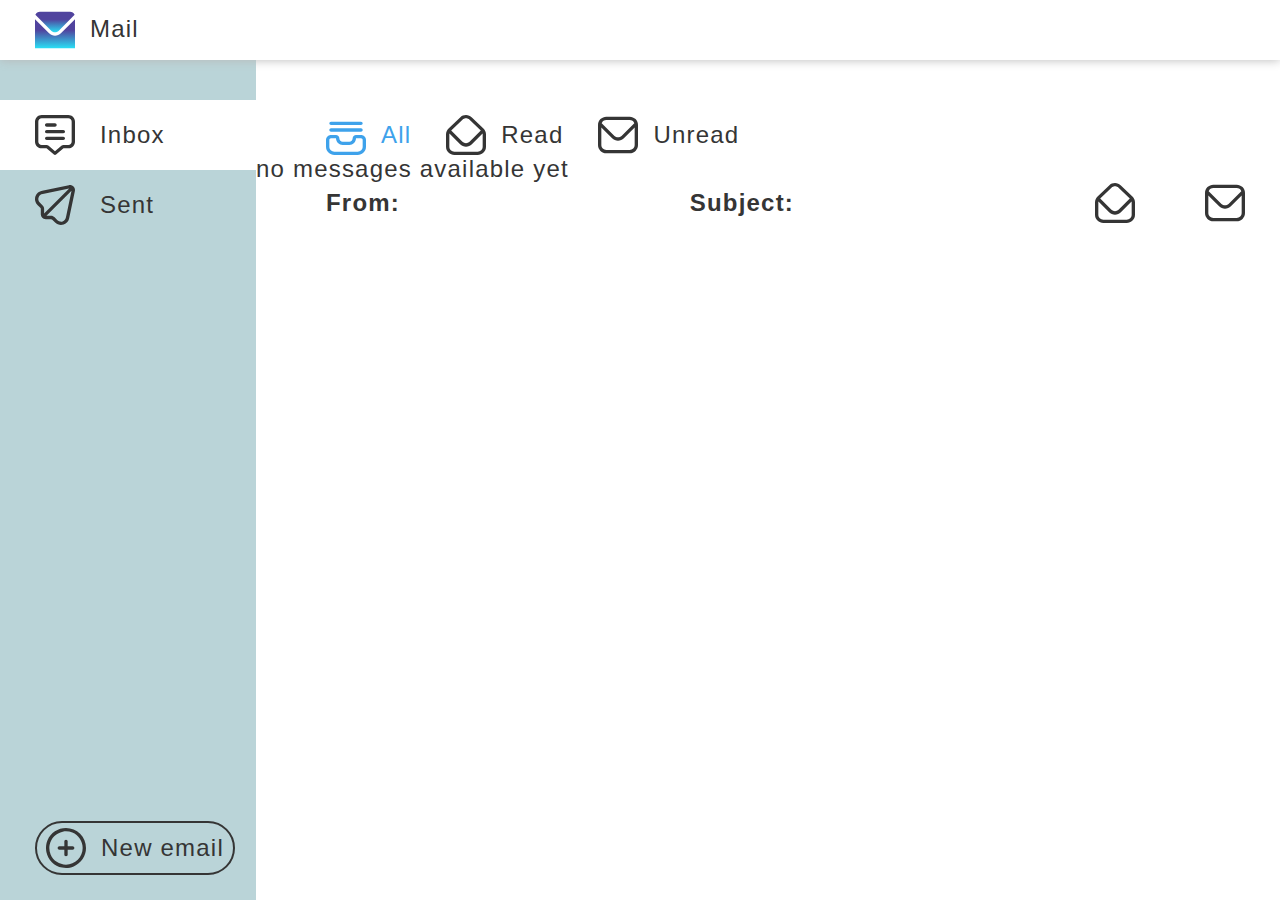
==== commit 9a6f0de6: "first prototype" ====
--- a/src/main/resources/templates/index.html
+++ b/src/main/resources/templates/index.html
@@ -1,5 +1,5 @@
 <!DOCTYPE html>
-<html  lang="en" xmlns:th="http://www.thymeleaf.org">
+<html lang="en" xmlns:th="http://www.thymeleaf.org">
 <head>
     <meta charset="UTF-8">
     <title>Javax Mailer</title>
@@ -41,7 +41,7 @@
         <span th:text="${user.email}"></span>
     </div>
 </nav>
-<main>
+<main id="main">
     <div class="menu">
         <div class="menu-items">
             <div class="menu-item active" id="inbox-switch">
@@ -160,272 +160,102 @@
                 </div>
             </div>
         </div>
-        <!--div-- class="messages">
-            <div class="message unread show">
-                <div class="email-message-content">
-                    <div class="from">
-                        test1
-                    </div>
-                    <div class="subject">
-                        test1
-                    </div>
-                    <div class="attachments">
-                        <h1>test</h1>
-                    </div>
-                </div>
-                <div class="contents-section">
-                    <div class="data-field from">
-                        <div class="data-field-name">
-                            From:
-                        </div>
-                        <div class="data-field-value">
-                            example@gmail.com
-                        </div>
-                    </div>
-                    <div class="data-field subject">
-                        <div class="data-field-name">
-                            Subject:
-                        </div>
-                        <div class="data-field-value">
-                            Some Subject
-                        </div>
-                    </div>
-                </div>
-                <div class="date-section">
-                    <div class="day">27/02/2022</div>
-                    <div class="time">07:14</div>
-                </div>
-                <div class="message-status status-read">
-                    <svg width="40" height="40" viewBox="0 0 40 40" fill="none" xmlns="http://www.w3.org/2000/svg">
-                        <g clip-path="url(#clip0_2_79)">
-                            <path d="M37.4317 13.5L25.8917 2.44C24.3277 0.892492 22.2178 0.0224046 20.0176 0.0177268C17.8175 0.013049 15.7038 0.874156 14.1333 2.415L2.56667 13.5C1.75769 14.2792 1.1136 15.213 0.672681 16.246C0.231759 17.279 0.00300037 18.3902 0 19.5133L0 31.6667C0.00264643 33.876 0.88147 35.9941 2.4437 37.5563C4.00593 39.1185 6.12401 39.9974 8.33333 40H31.6667C33.876 39.9974 35.9941 39.1185 37.5563 37.5563C39.1185 35.9941 39.9973 33.876 40 31.6667V19.5133C39.9971 18.39 39.7682 17.2787 39.3269 16.2457C38.8857 15.2126 38.2412 14.2788 37.4317 13.5V13.5ZM16.465 4.79666C17.4101 3.85999 18.6883 3.33669 20.0188 3.34169C21.3494 3.34669 22.6237 3.87958 23.5617 4.82333L34.8067 15.5967L23.535 26.87C22.5822 27.7783 21.3163 28.2849 20 28.2849C18.6836 28.2849 17.4178 27.7783 16.465 26.87L5.19167 15.5967L16.465 4.79666ZM36.6667 31.6667C36.6667 32.9927 36.1399 34.2645 35.2022 35.2022C34.2645 36.1399 32.9927 36.6667 31.6667 36.6667H8.33333C7.00725 36.6667 5.73548 36.1399 4.7978 35.2022C3.86012 34.2645 3.33333 32.9927 3.33333 31.6667V19.5133C3.33501 19.1898 3.36794 18.8672 3.43167 18.55L14.1083 29.2267C15.6762 30.7792 17.7935 31.6501 20 31.6501C22.2065 31.6501 24.3238 30.7792 25.8917 29.2267L36.5683 18.55C36.6321 18.8672 36.665 19.1898 36.6667 19.5133V31.6667Z"
-                                  fill="#353535"/>
-                        </g>
-                        <defs>
-                            <clipPath id="clip0_2_79">
-                                <rect width="40" height="40" fill="white"/>
-                            </clipPath>
-                        </defs>
-                    </svg>
-                </div>
-                <div class="message-status status-unread">
-                    <svg width="40" height="40" viewBox="0 0 40 40" fill="none" xmlns="http://www.w3.org/2000/svg">
-                        <g clip-path="url(#clip0_2_67)">
-                            <path d="M31.6667 1.66666H8.33333C6.12401 1.66931 4.00593 2.54813 2.4437 4.11036C0.88147 5.67259 0.00264643 7.79067 0 10L0 30C0.00264643 32.2093 0.88147 34.3274 2.4437 35.8896C4.00593 37.4519 6.12401 38.3307 8.33333 38.3333H31.6667C33.876 38.3307 35.9941 37.4519 37.5563 35.8896C39.1185 34.3274 39.9973 32.2093 40 30V10C39.9973 7.79067 39.1185 5.67259 37.5563 4.11036C35.9941 2.54813 33.876 1.66931 31.6667 1.66666V1.66666ZM8.33333 5H31.6667C32.6646 5.00196 33.6392 5.30252 34.4649 5.86301C35.2906 6.42349 35.9297 7.21824 36.3 8.145L23.5367 20.91C22.5974 21.8455 21.3257 22.3708 20 22.3708C18.6743 22.3708 17.4026 21.8455 16.4633 20.91L3.7 8.145C4.07025 7.21824 4.70935 6.42349 5.53508 5.86301C6.3608 5.30252 7.33536 5.00196 8.33333 5V5ZM31.6667 35H8.33333C7.00725 35 5.73548 34.4732 4.7978 33.5355C3.86012 32.5979 3.33333 31.3261 3.33333 30V12.5L14.1067 23.2667C15.671 24.8271 17.7904 25.7034 20 25.7034C22.2096 25.7034 24.329 24.8271 25.8933 23.2667L36.6667 12.5V30C36.6667 31.3261 36.1399 32.5979 35.2022 33.5355C34.2645 34.4732 32.9927 35 31.6667 35Z"
-                                  fill="#353535"/>
-                        </g>
-                        <defs>
-                            <clipPath id="clip0_2_67">
-                                <rect width="40" height="40" fill="white"/>
-                            </clipPath>
-                        </defs>
-                    </svg>
-                </div>
-            </div>
-            <div class="message unread show">
-                <div class="email-message-content">
-                    <div class="from">
-                        test2
-                    </div>
-                    <div class="subject">
-                        test2
-                    </div>
-                    <div class="attachments">
-                        <h1>test</h1>
-                    </div>
-                </div>
-                <div class="contents-section">
-                    <div class="data-field from">
-                        <div class="data-field-name">
-                            From:
-                        </div>
-                        <div class="data-field-value">
-                            example@gmail.com
-                        </div>
-                    </div>
-                    <div class="data-field subject">
-                        <div class="data-field-name">
-                            Subject:
-                        </div>
-                        <div class="data-field-value">
-                            Some Subject
-                        </div>
-                    </div>
-                </div>
-                <div class="date-section">
-                    <div class="day">27/02/2022</div>
-                    <div class="time">07:14</div>
-                </div>
-                <div class="message-status status-read">
-                    <svg width="40" height="40" viewBox="0 0 40 40" fill="none" xmlns="http://www.w3.org/2000/svg">
-                        <g clip-path="url(#clip0_2_79)">
-                            <path d="M37.4317 13.5L25.8917 2.44C24.3277 0.892492 22.2178 0.0224046 20.0176 0.0177268C17.8175 0.013049 15.7038 0.874156 14.1333 2.415L2.56667 13.5C1.75769 14.2792 1.1136 15.213 0.672681 16.246C0.231759 17.279 0.00300037 18.3902 0 19.5133L0 31.6667C0.00264643 33.876 0.88147 35.9941 2.4437 37.5563C4.00593 39.1185 6.12401 39.9974 8.33333 40H31.6667C33.876 39.9974 35.9941 39.1185 37.5563 37.5563C39.1185 35.9941 39.9973 33.876 40 31.6667V19.5133C39.9971 18.39 39.7682 17.2787 39.3269 16.2457C38.8857 15.2126 38.2412 14.2788 37.4317 13.5V13.5ZM16.465 4.79666C17.4101 3.85999 18.6883 3.33669 20.0188 3.34169C21.3494 3.34669 22.6237 3.87958 23.5617 4.82333L34.8067 15.5967L23.535 26.87C22.5822 27.7783 21.3163 28.2849 20 28.2849C18.6836 28.2849 17.4178 27.7783 16.465 26.87L5.19167 15.5967L16.465 4.79666ZM36.6667 31.6667C36.6667 32.9927 36.1399 34.2645 35.2022 35.2022C34.2645 36.1399 32.9927 36.6667 31.6667 36.6667H8.33333C7.00725 36.6667 5.73548 36.1399 4.7978 35.2022C3.86012 34.2645 3.33333 32.9927 3.33333 31.6667V19.5133C3.33501 19.1898 3.36794 18.8672 3.43167 18.55L14.1083 29.2267C15.6762 30.7792 17.7935 31.6501 20 31.6501C22.2065 31.6501 24.3238 30.7792 25.8917 29.2267L36.5683 18.55C36.6321 18.8672 36.665 19.1898 36.6667 19.5133V31.6667Z"
-                                  fill="#353535"/>
-                        </g>
-                        <defs>
-                            <clipPath id="clip0_2_79">
-                                <rect width="40" height="40" fill="white"/>
-                            </clipPath>
-                        </defs>
-                    </svg>
-                </div>
-                <div class="message-status status-unread">
-                    <svg width="40" height="40" viewBox="0 0 40 40" fill="none" xmlns="http://www.w3.org/2000/svg">
-                        <g clip-path="url(#clip0_2_67)">
-                            <path d="M31.6667 1.66666H8.33333C6.12401 1.66931 4.00593 2.54813 2.4437 4.11036C0.88147 5.67259 0.00264643 7.79067 0 10L0 30C0.00264643 32.2093 0.88147 34.3274 2.4437 35.8896C4.00593 37.4519 6.12401 38.3307 8.33333 38.3333H31.6667C33.876 38.3307 35.9941 37.4519 37.5563 35.8896C39.1185 34.3274 39.9973 32.2093 40 30V10C39.9973 7.79067 39.1185 5.67259 37.5563 4.11036C35.9941 2.54813 33.876 1.66931 31.6667 1.66666V1.66666ZM8.33333 5H31.6667C32.6646 5.00196 33.6392 5.30252 34.4649 5.86301C35.2906 6.42349 35.9297 7.21824 36.3 8.145L23.5367 20.91C22.5974 21.8455 21.3257 22.3708 20 22.3708C18.6743 22.3708 17.4026 21.8455 16.4633 20.91L3.7 8.145C4.07025 7.21824 4.70935 6.42349 5.53508 5.86301C6.3608 5.30252 7.33536 5.00196 8.33333 5V5ZM31.6667 35H8.33333C7.00725 35 5.73548 34.4732 4.7978 33.5355C3.86012 32.5979 3.33333 31.3261 3.33333 30V12.5L14.1067 23.2667C15.671 24.8271 17.7904 25.7034 20 25.7034C22.2096 25.7034 24.329 24.8271 25.8933 23.2667L36.6667 12.5V30C36.6667 31.3261 36.1399 32.5979 35.2022 33.5355C34.2645 34.4732 32.9927 35 31.6667 35Z"
-                                  fill="#353535"/>
-                        </g>
-                        <defs>
-                            <clipPath id="clip0_2_67">
-                                <rect width="40" height="40" fill="white"/>
-                            </clipPath>
-                        </defs>
-                    </svg>
-                </div>
-            </div>
-        </div-->
         <div th:if="${inboxMessages.empty}">
             <h2>no messages available yet</h2>
         </div>
-        <div class="messages">
+        <div class="messages" id="main-inbox">
             <div th:each="message : ${inboxMessages}" th:class="${message.flag} ? 'read message show' : 'unread message show'">
-                <div class="email-message-content">
-                    <div class="from">
-                        <span th:text="${message.from}"></span>
-                    </div>
-                    <div class="subject">
-                        <span th:text="${message.subject}"></span>
-                    </div>
-                    <div class="attachments">
-                        <span th:text="${message.text}"></span>
-                    </div>
-                </div>
-                <div class="contents-section">
-                    <div class="data-field from">
-                        <div class="data-field-name">
-                            From:
-                        </div>
-                        <div class="data-field-value">
-                            <span th:text="${message.from}"></span>
-                        </div>
-                    </div>
-                    <div class="data-field subject">
-                        <div class="data-field-name">
-                            Subject:
-                        </div>
-                        <div class="data-field-value">
-                            <span th:text="${message.subject}"></span>
-                        </div>
-                    </div>
-                </div>
-                <div class="date-section">
-                    <div class="day">
-                        <span th:text="${message.dateDay}"></span>
-                    </div>
-                    <div class="time">
-                        <span th:text="${message.dateTime}"></span>
-                        </div-->
-                </div>
-                <div class="message-status status-read">
-                    <svg width="40" height="40" viewBox="0 0 40 40" fill="none" xmlns="http://www.w3.org/2000/svg">
-                        <g clip-path="url(#clip0_2_79)">
-                            <path d="M37.4317 13.5L25.8917 2.44C24.3277 0.892492 22.2178 0.0224046 20.0176 0.0177268C17.8175 0.013049 15.7038 0.874156 14.1333 2.415L2.56667 13.5C1.75769 14.2792 1.1136 15.213 0.672681 16.246C0.231759 17.279 0.00300037 18.3902 0 19.5133L0 31.6667C0.00264643 33.876 0.88147 35.9941 2.4437 37.5563C4.00593 39.1185 6.12401 39.9974 8.33333 40H31.6667C33.876 39.9974 35.9941 39.1185 37.5563 37.5563C39.1185 35.9941 39.9973 33.876 40 31.6667V19.5133C39.9971 18.39 39.7682 17.2787 39.3269 16.2457C38.8857 15.2126 38.2412 14.2788 37.4317 13.5V13.5ZM16.465 4.79666C17.4101 3.85999 18.6883 3.33669 20.0188 3.34169C21.3494 3.34669 22.6237 3.87958 23.5617 4.82333L34.8067 15.5967L23.535 26.87C22.5822 27.7783 21.3163 28.2849 20 28.2849C18.6836 28.2849 17.4178 27.7783 16.465 26.87L5.19167 15.5967L16.465 4.79666ZM36.6667 31.6667C36.6667 32.9927 36.1399 34.2645 35.2022 35.2022C34.2645 36.1399 32.9927 36.6667 31.6667 36.6667H8.33333C7.00725 36.6667 5.73548 36.1399 4.7978 35.2022C3.86012 34.2645 3.33333 32.9927 3.33333 31.6667V19.5133C3.33501 19.1898 3.36794 18.8672 3.43167 18.55L14.1083 29.2267C15.6762 30.7792 17.7935 31.6501 20 31.6501C22.2065 31.6501 24.3238 30.7792 25.8917 29.2267L36.5683 18.55C36.6321 18.8672 36.665 19.1898 36.6667 19.5133V31.6667Z"
-                                  fill="#353535"/>
-                        </g>
-                        <defs>
-                            <clipPath id="clip0_2_79">
-                                <rect width="40" height="40" fill="white"/>
-                            </clipPath>
-                        </defs>
-                    </svg>
-                </div>
-                <div class="message-status status-unread">
-                    <svg width="40" height="40" viewBox="0 0 40 40" fill="none" xmlns="http://www.w3.org/2000/svg">
-                        <g clip-path="url(#clip0_2_67)">
-                            <path d="M31.6667 1.66666H8.33333C6.12401 1.66931 4.00593 2.54813 2.4437 4.11036C0.88147 5.67259 0.00264643 7.79067 0 10L0 30C0.00264643 32.2093 0.88147 34.3274 2.4437 35.8896C4.00593 37.4519 6.12401 38.3307 8.33333 38.3333H31.6667C33.876 38.3307 35.9941 37.4519 37.5563 35.8896C39.1185 34.3274 39.9973 32.2093 40 30V10C39.9973 7.79067 39.1185 5.67259 37.5563 4.11036C35.9941 2.54813 33.876 1.66931 31.6667 1.66666V1.66666ZM8.33333 5H31.6667C32.6646 5.00196 33.6392 5.30252 34.4649 5.86301C35.2906 6.42349 35.9297 7.21824 36.3 8.145L23.5367 20.91C22.5974 21.8455 21.3257 22.3708 20 22.3708C18.6743 22.3708 17.4026 21.8455 16.4633 20.91L3.7 8.145C4.07025 7.21824 4.70935 6.42349 5.53508 5.86301C6.3608 5.30252 7.33536 5.00196 8.33333 5V5ZM31.6667 35H8.33333C7.00725 35 5.73548 34.4732 4.7978 33.5355C3.86012 32.5979 3.33333 31.3261 3.33333 30V12.5L14.1067 23.2667C15.671 24.8271 17.7904 25.7034 20 25.7034C22.2096 25.7034 24.329 24.8271 25.8933 23.2667L36.6667 12.5V30C36.6667 31.3261 36.1399 32.5979 35.2022 33.5355C34.2645 34.4732 32.9927 35 31.6667 35Z"
-                                  fill="#353535"/>
-                        </g>
-                        <defs>
-                            <clipPath id="clip0_2_67">
-                                <rect width="40" height="40" fill="white"/>
-                            </clipPath>
-                        </defs>
-                    </svg>
-                </div>
+                <form th:action="@{/viewMessage/{id}(id=${message.id})}" target="message-view" formmethod="get" class="mform">
+                    <div class="contents-section">
+                        <div class="data-field from">
+                            <div class="data-field-name">
+                                From:
+                            </div>
+                            <div class="data-field-value">
+                                <span th:text="${message.from}"></span>
+                            </div>
+                        </div>
+                        <div class="data-field subject">
+                            <div class="data-field-name">
+                                Subject:
+                            </div>
+                            <div class="data-field-value">
+                                <span th:text="${message.subject}"></span>
+                            </div>
+                        </div>
+                    </div>
+                    <div class="date-section">
+                        <div class="day">
+                            <span th:text="${message.dateDay}"></span>
+                        </div>
+                        <div class="time">
+                            <span th:text="${message.dateTime}"></span>
+                        </div>
+                    </div>
+                    <div class="message-status status-read">
+                        <svg width="40" height="40" viewBox="0 0 40 40" fill="none" xmlns="http://www.w3.org/2000/svg">
+                            <g clip-path="url(#clip0_2_79)">
+                                <path d="M37.4317 13.5L25.8917 2.44C24.3277 0.892492 22.2178 0.0224046 20.0176 0.0177268C17.8175 0.013049 15.7038 0.874156 14.1333 2.415L2.56667 13.5C1.75769 14.2792 1.1136 15.213 0.672681 16.246C0.231759 17.279 0.00300037 18.3902 0 19.5133L0 31.6667C0.00264643 33.876 0.88147 35.9941 2.4437 37.5563C4.00593 39.1185 6.12401 39.9974 8.33333 40H31.6667C33.876 39.9974 35.9941 39.1185 37.5563 37.5563C39.1185 35.9941 39.9973 33.876 40 31.6667V19.5133C39.9971 18.39 39.7682 17.2787 39.3269 16.2457C38.8857 15.2126 38.2412 14.2788 37.4317 13.5V13.5ZM16.465 4.79666C17.4101 3.85999 18.6883 3.33669 20.0188 3.34169C21.3494 3.34669 22.6237 3.87958 23.5617 4.82333L34.8067 15.5967L23.535 26.87C22.5822 27.7783 21.3163 28.2849 20 28.2849C18.6836 28.2849 17.4178 27.7783 16.465 26.87L5.19167 15.5967L16.465 4.79666ZM36.6667 31.6667C36.6667 32.9927 36.1399 34.2645 35.2022 35.2022C34.2645 36.1399 32.9927 36.6667 31.6667 36.6667H8.33333C7.00725 36.6667 5.73548 36.1399 4.7978 35.2022C3.86012 34.2645 3.33333 32.9927 3.33333 31.6667V19.5133C3.33501 19.1898 3.36794 18.8672 3.43167 18.55L14.1083 29.2267C15.6762 30.7792 17.7935 31.6501 20 31.6501C22.2065 31.6501 24.3238 30.7792 25.8917 29.2267L36.5683 18.55C36.6321 18.8672 36.665 19.1898 36.6667 19.5133V31.6667Z"
+                                      fill="#353535"/>
+                            </g>
+                            <defs>
+                                <clipPath id="clip0_2_79">
+                                    <rect width="40" height="40" fill="white"/>
+                                </clipPath>
+                            </defs>
+                        </svg>
+                    </div>
+                    <div class="message-status status-unread">
+                        <svg width="40" height="40" viewBox="0 0 40 40" fill="none" xmlns="http://www.w3.org/2000/svg">
+                            <g clip-path="url(#clip0_2_67)">
+                                <path d="M31.6667 1.66666H8.33333C6.12401 1.66931 4.00593 2.54813 2.4437 4.11036C0.88147 5.67259 0.00264643 7.79067 0 10L0 30C0.00264643 32.2093 0.88147 34.3274 2.4437 35.8896C4.00593 37.4519 6.12401 38.3307 8.33333 38.3333H31.6667C33.876 38.3307 35.9941 37.4519 37.5563 35.8896C39.1185 34.3274 39.9973 32.2093 40 30V10C39.9973 7.79067 39.1185 5.67259 37.5563 4.11036C35.9941 2.54813 33.876 1.66931 31.6667 1.66666V1.66666ZM8.33333 5H31.6667C32.6646 5.00196 33.6392 5.30252 34.4649 5.86301C35.2906 6.42349 35.9297 7.21824 36.3 8.145L23.5367 20.91C22.5974 21.8455 21.3257 22.3708 20 22.3708C18.6743 22.3708 17.4026 21.8455 16.4633 20.91L3.7 8.145C4.07025 7.21824 4.70935 6.42349 5.53508 5.86301C6.3608 5.30252 7.33536 5.00196 8.33333 5V5ZM31.6667 35H8.33333C7.00725 35 5.73548 34.4732 4.7978 33.5355C3.86012 32.5979 3.33333 31.3261 3.33333 30V12.5L14.1067 23.2667C15.671 24.8271 17.7904 25.7034 20 25.7034C22.2096 25.7034 24.329 24.8271 25.8933 23.2667L36.6667 12.5V30C36.6667 31.3261 36.1399 32.5979 35.2022 33.5355C34.2645 34.4732 32.9927 35 31.6667 35Z"
+                                      fill="#353535"/>
+                            </g>
+                            <defs>
+                                <clipPath id="clip0_2_67">
+                                    <rect width="40" height="40" fill="white"/>
+                                </clipPath>
+                            </defs>
+                        </svg>
+                    </div>
+                </form>
             </div>
         </div>
     </div>
     <div class="content hide" id="sent">
-        <div class="messages">
-            <div class="message">
-                <div class="email-message-content">
-                    <div class="from">
-                        test3
-                    </div>
-                    <div class="subject">
-                        test3
-                    </div>
-                    <div class="attachments">
-                        <h1>test</h1>
-                    </div>
-                </div>
-                <div class="contents-section">
-                    <div class="data-field from">
-                        <div class="data-field-name">
-                            From:
-                        </div>
-                        <div class="data-field-value">
-                            example@gmail.com
-                        </div>
-                    </div>
-                    <div class="data-field subject">
-                        <div class="data-field-name">
-                            Subject:
-                        </div>
-                        <div class="data-field-value">
-                            Some Subject
-                        </div>
-                    </div>
-                </div>
-                <div class="date-section">
-                    <div class="day">27/02/2022</div>
-                    <div class="time">07:14</div>
-                </div>
-            </div>
-            <div class="message">
-                <div class="email-message-content">
-                    <div class="from">
-                        test4
-                    </div>
-                    <div class="subject">
-                        test4
-                    </div>
-                    <div class="attachments">
-                        <h1>test</h1>
-                    </div>
-                </div>
-                <div class="contents-section">
-                    <div class="data-field from">
-                        <div class="data-field-name">
-                            From:
-                        </div>
-                        <div class="data-field-value">
-                            example@gmail.com
-                        </div>
-                    </div>
-                    <div class="data-field subject">
-                        <div class="data-field-name">
-                            Subject:
-                        </div>
-                        <div class="data-field-value">
-                            Some Subject
-                        </div>
-                    </div>
-                </div>
-                <div class="date-section">
-                    <div class="day">27/02/2022</div>
-                    <div class="time">07:14</div>
-                </div>
+        <div th:if="${sentMessages.empty}">
+            <h2>no messages available yet</h2>
+        </div>
+        <div class="messages" id="sent-messages">
+            <div th:each="message : ${sentMessages}" class="message">
+                <form th:action="@{/viewSentMessage/{id}(id=${message.id})}" target="message-view" formmethod="get" class="mform">
+                    <div class="contents-section">
+                        <div class="data-field from">
+                            <div class="data-field-name">
+                                TO:
+                            </div>
+                            <div class="data-field-value">
+                                <span th:text="${message.to}"></span>
+                            </div>
+                        </div>
+                        <div class="data-field subject">
+                            <div class="data-field-name">
+                                SUBJECT:
+                            </div>
+                            <div class="data-field-value">
+                                <span th:text="${message.subject}"></span>
+                            </div>
+                        </div>
+                    </div>
+                    <div class="date-section">
+                        <div class="day">
+                            <span th:text="${message.dateDay}"></span>
+                        </div>
+                        <div class="time">
+                            <span th:text="${message.dateTime}"></span>
+                        </div>
+                    </div>
+                </form>
             </div>
         </div>
     </div>
@@ -434,12 +264,12 @@
     <h2>
         Message
     </h2>
-    <form action="sendCurrentMail" method="post" enctype="multipart/form-data">
+    <form action="sendCurrentMail" method="post" enctype="multipart/form-data" onsubmit="preventDefault()">
         <div class="mail-to">
-            <input type="text" name="mailTo" placeholder="To">
+            <input type="text" name="mailTo" id="recipient" placeholder="To">
         </div>
         <div class="mail-subject">
-            <input type="text" name="mailSubject" placeholder="Subject">
+            <input type="text" name="mailSubject"  id="m-subj" placeholder="Subject">
         </div>
         <div class="mail-body">
             <textarea name="mailText" id="email-input" cols="30" rows="10"></textarea>
@@ -448,7 +278,7 @@
             <input type="file" name="fileField" multiple="multiple">
         </div>
         <div class="modal-buttons">
-            <button type="submit" id="send-email">
+            <button type="submit" id="send-email" onclick="document.getElementById('loader').classList.remove('hide')">
                 SEND
             </button>
             <button id="close-write-email">
@@ -458,40 +288,42 @@
     </form>
 </div>
 <div class="look-modal hide" id="look-modal">
-    <h2>
-        Message
-    </h2>
-    <div class="mail-to" id="mail-to-area">
-        TO: example@email.com
-    </div>
-    <div class="mail-subject" id="subject-area">
-        Subject: Some subject
-    </div>
-    <div class="mail-body" id="text-area" style="background: white; height: 400px;">
-
-    </div>
-    <div class="mail-attachments">
-
-    </div>
+    <iframe src="" frameborder="0" name="message-view" style="width: 100%; height: 85%;"></iframe>
     <div class="modal-buttons">
         <button id="close-look-email">
             CLOSE
         </button>
     </div>
 </div>
-<div class="loader hide">
-    <svg width="100" height="100" viewBox="0 0 100 100" fill="none" xmlns="http://www.w3.org/2000/svg">
-        <g clip-path="url(#clip0_2_202)">
-            <path d="M79.1667 4.16667H20.8333C15.31 4.17329 10.0148 6.37035 6.10925 10.2759C2.20367 14.1815 0.00661607 19.4767 0 25L0 75C0.00661607 80.5233 2.20367 85.8185 6.10925 89.7241C10.0148 93.6297 15.31 95.8268 20.8333 95.8334H79.1667C84.69 95.8268 89.9852 93.6297 93.8907 89.7241C97.7963 85.8185 99.9934 80.5233 100 75V25C99.9934 19.4767 97.7963 14.1815 93.8907 10.2759C89.9852 6.37035 84.69 4.17329 79.1667 4.16667V4.16667ZM20.8333 12.5H79.1667C81.6616 12.5049 84.098 13.2563 86.1623 14.6575C88.2266 16.0587 89.8244 18.0456 90.75 20.3625L58.8417 52.275C56.4934 54.6138 53.3142 55.927 50 55.927C46.6858 55.927 43.5065 54.6138 41.1583 52.275L9.25 20.3625C10.1756 18.0456 11.7734 16.0587 13.8377 14.6575C15.902 13.2563 18.3384 12.5049 20.8333 12.5V12.5ZM79.1667 87.5H20.8333C17.5181 87.5 14.3387 86.1831 11.9945 83.8389C9.65029 81.4947 8.33333 78.3152 8.33333 75V31.25L35.2667 58.1667C39.1776 62.0678 44.4761 64.2585 50 64.2585C55.5239 64.2585 60.8224 62.0678 64.7333 58.1667L91.6667 31.25V75C91.6667 78.3152 90.3497 81.4947 88.0055 83.8389C85.6613 86.1831 82.4819 87.5 79.1667 87.5Z"
-                  fill="white"/>
+<div class="loader hide blur" id="loader">
+    <svg width="40" height="40" viewBox="0 0 40 40" fill="none" xmlns="http://www.w3.org/2000/svg" class="iconio">
+        <g clip-path="url(#clip0_2_84)">
+            <path d="M16.4633 20.91C17.4026 21.8455 18.6743 22.3708 20 22.3708C21.3257 22.3708 22.5974 21.8455 23.5367 20.91L39.635 4.81001C39.2644 3.8833 38.6249 3.08871 37.7989 2.52852C36.9728 1.96833 35.9981 1.66817 35 1.66667H4.99999C4.00192 1.66817 3.02714 1.96833 2.20111 2.52852C1.37508 3.08871 0.735605 3.8833 0.36499 4.81001L16.4633 20.91Z"
+                  fill="url(#paint0_linear_2_84)"/>
+            <path d="M25.8933 23.2667C24.329 24.8271 22.2096 25.7034 20 25.7034C17.7904 25.7034 15.671 24.8271 14.1067 23.2667L0 9.16667V38.3333H40V9.16667L25.8933 23.2667Z"
+                  fill="url(#paint1_linear_2_84)"/>
         </g>
         <defs>
-            <clipPath id="clip0_2_202">
-                <rect width="100" height="100" fill="white"/>
+            <linearGradient id="paint0_linear_2_84" x1="20" y1="1.66667" x2="20" y2="22.3708"
+                            gradientUnits="userSpaceOnUse">
+                <stop offset="0.375" stop-color="#50439E"/>
+                <stop offset="1" stop-color="#29E0F5"/>
+            </linearGradient>
+            <linearGradient id="paint1_linear_2_84" x1="20" y1="9.16667" x2="20" y2="38.3333"
+                            gradientUnits="userSpaceOnUse">
+                <stop offset="0.375" stop-color="#50439E"/>
+                <stop offset="1" stop-color="#29E0F5"/>
+            </linearGradient>
+            <clipPath id="clip0_2_84">
+                <rect width="40" height="40" fill="white"/>
             </clipPath>
         </defs>
     </svg>
 </div>
 <script src="./../static/script/script.js"></script>
+<script
+        src="https://code.jquery.com/jquery-3.6.0.min.js"
+        integrity="sha256-/xUj+3OJU5yExlq6GSYGSHk7tPXikynS7ogEvDej/m4="
+        crossorigin="anonymous"></script>
 </body>
 </html>--- a/src/main/resources/static/style/style.css
+++ b/src/main/resources/static/style/style.css
@@ -242,12 +242,17 @@
     margin: 15px auto;
     height: 70px;
     width: 91%;
-    display: flex;
-    flex-wrap: nowrap;
-    align-items: center;
     background: var(--menu-background);
     border: 2px solid var(--menu-background);
     transition: .3s ease;
+}
+
+.mform {
+    width: 100%;
+    height: 100%;
+    display: flex;
+    align-items: center;
+    flex-wrap: nowrap;
 }
 
 .message:hover{
@@ -324,7 +329,7 @@
 }
 
 .send-modal, .look-modal{
-    width: 700px;
+    width: 900px;
     height: 700px;
     padding: 25px;
     z-index: 6;
@@ -333,6 +338,8 @@
     left: 50%;
     transform: translate(-50%, -50%);
     background: var(--menu-background);
+    border: 2px solid #3EA2EB;
+    border-radius: 7px;
 }
 
 .send-modal h2, .look-modal h2{
@@ -346,12 +353,14 @@
     border: 2px solid var(--active-font-color);
     margin-bottom: 15px;
     background: var(--main-color);
+    overflow: hidden;
 }
 
 .mail-body{
     width: 100%;
     max-height: 500px;
     margin-bottom: 15px;
+    overflow: auto;
 }
 
 .mail-body textarea{
@@ -404,6 +413,39 @@
     display: none;
 }
 
+.loader{
+    top: 0;
+    left: 0;
+    width: 100%;
+    height: 100%;
+    display: flex;
+    align-items: center;
+    justify-content: center;
+    position: absolute;
+    z-index: 10;
+}
+
+.iconio{
+    animation: rotation linear 1s infinite;
+    width: 50px;
+    height: 50px;
+}
+
+.blur{
+    pointer-events: none;
+    filter: blur(2px);
+}
+
+@keyframes rotation {
+    0% {
+        transform: rotate(0deg);
+    }
+
+    100% {
+        transform: rotate(360deg);
+    }
+}
+
 @media (max-width: 1200px) {
     .display-control-item:first-child{
         margin-left: 0;
